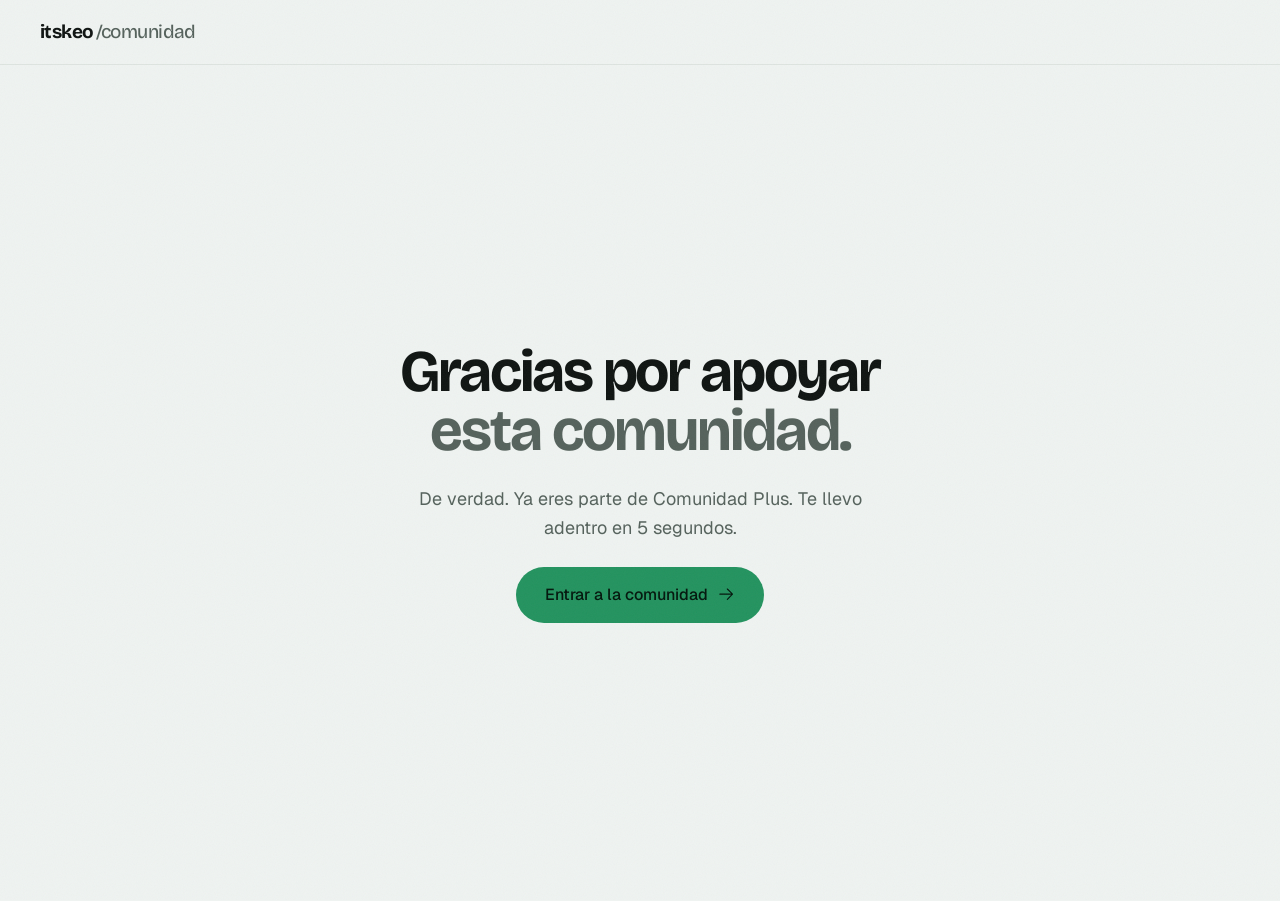
==== bienvenido.html @ 1cc43893 "Funnel: landing de biblioteca gratis, upsell Comunidad Plus y bienvenida Tres páginas estáticas con " ====
<!doctype html>
<html lang="es">
<head>
  <meta charset="utf-8">
  <meta name="viewport" content="width=device-width, initial-scale=1">
  <title>Bienvenido a Plus · itskeo</title>
  <meta name="robots" content="noindex">
  <meta name="theme-color" content="#0e1311">
  <script>if (!matchMedia('(prefers-reduced-motion: reduce)').matches) document.documentElement.classList.add('anim');</script>
  <link rel="preconnect" href="https://fonts.googleapis.com">
  <link rel="preconnect" href="https://fonts.gstatic.com" crossorigin>
  <link href="https://fonts.googleapis.com/css2?family=Bricolage+Grotesque:opsz,wght@12..96,200..800&family=Geist:wght@100..900&family=Geist+Mono:wght@100..900&display=swap" rel="stylesheet">
  <link rel="stylesheet" href="tokens.css">
  <link rel="stylesheet" href="estilos.css">
</head>
<body>
  <svg width="0" height="0" style="position:absolute" aria-hidden="true">
    <symbol id="i-derecha" viewBox="0 0 256 256"><path fill="currentColor" d="M221.66,133.66l-72,72a8,8,0,0,1-11.32-11.32L196.69,136H40a8,8,0,0,1,0-16H196.69L138.34,61.66a8,8,0,0,1,11.32-11.32l72,72A8,8,0,0,1,221.66,133.66Z"/></symbol>
  </svg>

  <header class="nav">
    <div class="wrap nav__fila">
      <span class="marca">itskeo<span>/comunidad</span></span>
    </div>
  </header>

  <main class="wrap centro">
    <h1 class="titulo entrar">Gracias por apoyar <span>esta comunidad.</span></h1>
    <p class="lead entrar" style="--retraso:.08s">De verdad. Ya eres parte de Comunidad Plus. Te llevo adentro en <span data-cuenta>6</span> segundos.</p>
    <a class="btn btn--primario btn--grande entrar" style="--retraso:.16s" data-url="urlComunidadPlus" href="https://whop.com/itskeo/comunidad-plus/">Entrar a la comunidad <svg class="icon" aria-hidden="true"><use href="#i-derecha"/></svg></a>
  </main>

  <script src="config.js"></script>
  <script src="app.js"></script>
</body>
</html>
---- tokens.css ----
/*
  tokens.css: estilo de la Biblioteca @itskeo5, listo para usar en otra página.
  Impórtalo antes que cualquier otro CSS. Detalles y reglas en ESTILO.md.

  Fuentes (elige una forma):
  - npm: @fontsource-variable/bricolage-grotesque, @fontsource-variable/geist, @fontsource-variable/geist-mono
  - Google Fonts:
    <link rel="preconnect" href="https://fonts.googleapis.com">
    <link rel="preconnect" href="https://fonts.gstatic.com" crossorigin>
    <link href="https://fonts.googleapis.com/css2?family=Bricolage+Grotesque:opsz,wght@12..96,200..800&family=Geist:wght@100..900&family=Geist+Mono:wght@100..900&display=swap" rel="stylesheet">

  Animaciones: añade la clase "anim" a <html> solo si el sistema no pide reducir movimiento:
    if (!matchMedia('(prefers-reduced-motion: reduce)').matches) document.documentElement.classList.add('anim');
  Sin "anim" todo se ve quieto.
*/

/* ================= Tokens ================= */

:root {
  color-scheme: dark light;

  /* Color: modo oscuro (principal) */
  --bg: #0e1311;
  --bg-2: #141b18;
  --surface: #1a221e;
  --surface-2: #222c27;
  --line: #2d3933;
  --text: #e8eeeb;
  --muted: #94a29b;
  --accent: #72e4b0;
  --on-accent: #03170d;
  --error: #f2777a;
  --media-shadow: 0 40px 80px -40px rgb(0 0 0 / 0.85);

  /* Tipografía */
  --font: 'Geist Variable', 'Geist', ui-sans-serif, system-ui, sans-serif;
  --display: 'Bricolage Grotesque Variable', 'Bricolage Grotesque', 'Geist', ui-sans-serif, sans-serif;
  --mono: 'Geist Mono Variable', 'Geist Mono', ui-monospace, 'SFMono-Regular', Menlo, monospace;

  /* Movimiento */
  --ease: cubic-bezier(0.16, 1, 0.3, 1);
  --ease-out: cubic-bezier(0.23, 1, 0.32, 1);
  --ease-in-out: cubic-bezier(0.77, 0, 0.175, 1);

  /* Forma y espacio */
  --radius: 20px;
  --radius-sm: 12px;
  --marco: 6px;
  --marco-borde: color-mix(in oklab, var(--text) 13%, transparent);
  --gutter: clamp(16px, 4vw, 40px);
  --max: 1320px;
  --nav-h: 64px;
  --seccion: clamp(80px, 12vw, 140px);
}

@media (prefers-color-scheme: light) {
  :root {
    --bg: #eff3f1;
    --bg-2: #e6ece9;
    --surface: #f8faf9;
    --surface-2: #dde5e1;
    --line: #cfd9d4;
    --text: #0f1412;
    --muted: #55625c;
    --accent: #23935f; /* más oscuro para que se distinga sobre fondo claro */
    --on-accent: #03170d;
    --media-shadow: 0 40px 70px -40px rgb(15 45 30 / 0.4);
  }
}

/* ================= Base ================= */

*,
*::before,
*::after {
  box-sizing: border-box;
}

[hidden] {
  display: none !important;
}

:root {
  accent-color: var(--accent);
  caret-color: var(--accent);
  scrollbar-color: color-mix(in oklab, var(--text) 22%, transparent) transparent;
}

html {
  -webkit-text-size-adjust: 100%;
  text-size-adjust: 100%;
  scroll-behavior: smooth;
  scroll-padding-top: calc(var(--nav-h) + 16px);
}

body {
  margin: 0;
  min-height: 100dvh;
  background: var(--bg);
  color: var(--text);
  font-family: var(--font);
  font-size: 16px;
  line-height: 1.6;
  -webkit-font-smoothing: antialiased;
  overflow-x: clip;
}

/* Grano de película muy sutil, fijo y sin eventos. */
body::after {
  content: '';
  position: fixed;
  inset: 0;
  z-index: 30;
  pointer-events: none;
  opacity: 0.045;
  background-image: url("data:image/svg+xml,%3Csvg xmlns='http://www.w3.org/2000/svg' width='160' height='160'%3E%3Cfilter id='n'%3E%3CfeTurbulence type='fractalNoise' baseFrequency='.9' numOctaves='3' stitchTiles='stitch'/%3E%3C/filter%3E%3Crect width='100%25' height='100%25' filter='url(%23n)'/%3E%3C/svg%3E");
}

img,
video,
svg {
  display: block;
  max-width: 100%;
}

a {
  color: inherit;
  text-decoration: none;
}

button,
input,
textarea,
select {
  font: inherit;
  color: inherit;
}

button {
  cursor: pointer;
}

h1,
h2,
h3,
p {
  margin: 0;
}

h1,
h2 {
  font-family: var(--display);
  text-wrap: balance;
}

::selection {
  background: var(--accent);
  color: var(--on-accent);
}

:focus-visible {
  outline: 2px solid var(--accent);
  outline-offset: 3px;
  border-radius: 6px;
}

mark {
  background: color-mix(in oklab, var(--accent) 28%, transparent);
  color: inherit;
  border-radius: 4px;
  padding: 0 2px;
}

/* ================= Utilidades ================= */

.wrap {
  width: 100%;
  max-width: var(--max);
  margin-inline: auto;
  padding-inline: var(--gutter);
}

.seccion {
  padding-top: var(--seccion);
}

.mono {
  font-family: var(--mono);
  font-size: 0.8125rem;
  letter-spacing: -0.01em;
}

.muted {
  color: var(--muted);
}

.sr-only {
  position: absolute;
  width: 1px;
  height: 1px;
  padding: 0;
  margin: -1px;
  overflow: hidden;
  clip: rect(0 0 0 0);
  white-space: nowrap;
  border: 0;
}

.icon {
  width: 1.15em;
  height: 1.15em;
  flex: none;
}

/* ================= Tipografía ================= */

.titulo-gigante {
  font-family: var(--display);
  font-size: clamp(2.75rem, 6vw, 5.5rem);
  font-weight: 700;
  letter-spacing: -0.04em;
  line-height: 0.95;
}

.titulo {
  font-family: var(--display);
  font-size: clamp(2.5rem, 4.6vw, 4.25rem);
  font-weight: 700;
  letter-spacing: -0.035em;
  line-height: 1;
}

.subtitulo {
  font-family: var(--display);
  font-size: clamp(1.5rem, 2.4vw, 2rem);
  font-weight: 700;
  letter-spacing: -0.03em;
  line-height: 1.1;
}

/* "Cada video, <span>con su prompt.</span>": la segunda parte en gris. */
.titulo-gigante span,
.titulo span,
.subtitulo span {
  color: var(--muted);
}

.lead {
  font-size: 1.125rem;
  color: var(--muted);
  max-width: 40ch;
  text-wrap: pretty;
}

/* ================= Botones ================= */

.btn {
  display: inline-flex;
  align-items: center;
  justify-content: center;
  gap: 0.55em;
  height: 48px;
  padding-inline: 22px;
  border-radius: 999px;
  border: 1px solid transparent;
  background: transparent;
  font-size: 0.9375rem;
  font-weight: 500;
  white-space: nowrap;
  transition:
    transform 160ms var(--ease-out),
    background-color 200ms ease,
    border-color 200ms ease;
}
.btn:active {
  transform: scale(0.97);
}
.btn:disabled {
  opacity: 0.5;
  pointer-events: none;
}
.btn .icon {
  transition: transform 200ms var(--ease-out);
}
.btn--primario {
  background: var(--accent);
  color: var(--on-accent);
}
.btn--secundario {
  border-color: var(--line);
  color: var(--text);
}
.btn--grande {
  height: 56px;
  padding-inline: 28px;
  font-size: 1rem;
}
@media (hover: hover) and (pointer: fine) {
  .btn--primario:hover {
    background: color-mix(in oklab, var(--accent) 88%, var(--text));
  }
  .btn--primario:hover .icon {
    transform: translateX(2px);
  }
  .btn--secundario:hover {
    background: var(--surface);
    border-color: color-mix(in oklab, var(--line) 60%, var(--text));
  }
}

/* ================= Formularios ================= */

.campo {
  display: grid;
  gap: 8px;
}
.campo label {
  font-weight: 550;
}
.campo .ayuda {
  font-size: 0.875rem;
  color: var(--muted);
}
.campo .error {
  font-size: 0.875rem;
  color: var(--error);
}
.input {
  width: 100%;
  min-height: 48px;
  padding: 12px 16px;
  border-radius: var(--radius-sm);
  border: 1px solid var(--line);
  background: var(--bg-2);
  color: var(--text);
  transition:
    border-color 200ms ease,
    box-shadow 200ms ease;
}
.input::placeholder {
  color: var(--muted);
}
.input:focus-visible {
  outline: none;
  border-color: var(--accent);
  box-shadow: 0 0 0 4px color-mix(in oklab, var(--accent) 18%, transparent);
}
.input[aria-invalid='true'] {
  border-color: var(--error);
}

.aviso {
  padding: 12px 16px;
  border-radius: var(--radius-sm);
  font-size: 0.9375rem;
}
.aviso--error {
  background: color-mix(in oklab, var(--error) 14%, var(--bg-2));
}
.aviso--ok {
  background: color-mix(in oklab, var(--accent) 12%, var(--bg-2));
}

/* ================= Superficies ================= */

/* Bloque elevado (oferta, precio, panel). */
.panel {
  padding: clamp(20px, 3vw, 32px);
  border-radius: var(--radius);
  border: 1px solid var(--line);
  background: var(--surface);
}

/* Caja hundida (código, prompt, cita). */
.caja {
  padding: 16px 20px;
  border-radius: var(--radius);
  border: 1px solid var(--line);
  background: var(--bg-2);
}
.caja pre,
.caja code {
  margin: 0;
  font-family: var(--mono);
  font-size: 0.875rem;
  line-height: 1.7;
  white-space: pre-wrap;
  overflow-wrap: anywhere;
}

/* Marco para videos e imágenes: nunca un video suelto sobre el fondo. */
.marco {
  display: block;
  overflow: hidden;
  padding: var(--marco);
  border: 1px solid var(--marco-borde);
  border-radius: var(--radius);
  background: var(--surface);
  box-shadow: var(--media-shadow);
  transition:
    transform 400ms var(--ease-out),
    border-color 200ms ease;
}
.marco > video,
.marco > img {
  width: 100%;
  height: 100%;
  border-radius: calc(var(--radius) - var(--marco));
  object-fit: cover;
}
@media (hover: hover) and (pointer: fine) {
  a.marco:hover,
  a:hover > .marco {
    transform: translateY(-4px);
    border-color: color-mix(in oklab, var(--accent) 45%, transparent);
  }
}

.chip {
  display: inline-flex;
  align-items: center;
  padding: 4px 12px;
  border-radius: 999px;
  background: var(--surface-2);
  font-size: 0.8125rem;
  font-weight: 500;
}

/* ================= Barra superior y pie ================= */

.nav {
  position: sticky;
  top: 0;
  z-index: 10;
  background: color-mix(in oklab, var(--bg) 82%, transparent);
  backdrop-filter: blur(14px) saturate(140%);
  -webkit-backdrop-filter: blur(14px) saturate(140%);
  border-bottom: 1px solid color-mix(in oklab, var(--line) 55%, transparent);
}
@media (prefers-reduced-transparency: reduce) {
  .nav {
    background: var(--bg);
    backdrop-filter: none;
    -webkit-backdrop-filter: none;
  }
}
.nav__fila {
  height: var(--nav-h);
  display: flex;
  align-items: center;
  justify-content: space-between;
  gap: 16px;
}
.marca {
  display: inline-flex;
  align-items: baseline;
  gap: 2px;
  font-family: var(--display);
  font-size: 1.1875rem;
  font-weight: 700;
  letter-spacing: -0.03em;
}
.marca span {
  color: var(--muted);
  font-weight: 450;
}

.pie {
  margin-top: clamp(96px, 14vw, 160px);
  padding-block: 56px 32px;
  border-top: 1px solid var(--line);
}
.pie__frase {
  font-family: var(--display);
  font-size: clamp(1.75rem, 4vw, 3rem);
  font-weight: 650;
  letter-spacing: -0.035em;
  line-height: 1.05;
  max-width: 18ch;
}
.pie__frase span {
  color: var(--muted);
}

/* ================= Movimiento ================= */

/* Aparecer al hacer scroll: añade .revelar y, al entrar en pantalla, .visible (con un IntersectionObserver). */
.anim .revelar {
  opacity: 0;
  transform: translateY(24px);
  transition:
    opacity 600ms var(--ease-out),
    transform 600ms var(--ease-out);
  transition-delay: calc(var(--orden, 0) * 50ms);
}
.anim .revelar.visible {
  opacity: 1;
  transform: none;
}

/* Entrada de un elemento al cargar (héroe). */
.anim .entrar {
  animation: entrar 0.9s var(--ease) backwards;
  animation-delay: var(--retraso, 0s);
}
@keyframes entrar {
  from {
    opacity: 0;
    transform: translateY(24px);
  }
}

@media (prefers-reduced-motion: reduce) {
  html {
    scroll-behavior: auto;
  }
  *,
  *::before,
  *::after {
    animation-duration: 0.01ms !important;
    animation-iteration-count: 1 !important;
    transition-duration: 0.01ms !important;
  }
}
---- estilos.css ----
/* Estilos propios del funnel. Los tokens y componentes base están en tokens.css. */

main {
  padding-bottom: 8px;
}

.heroe {
  padding-top: clamp(56px, 10vw, 120px);
  display: grid;
  gap: 24px;
  justify-items: start;
}
.heroe .titulo {
  max-width: 14ch;
}
.heroe__acciones {
  display: flex;
  flex-wrap: wrap;
  align-items: center;
  gap: 12px 20px;
  margin-top: 8px;
}
.micro {
  font-size: 0.875rem;
  color: var(--muted);
}

/* Lista vertical de beneficios (en vez de tarjetas en fila) */
.lista {
  list-style: none;
  margin: 32px 0 0;
  padding: 0;
  border-top: 1px solid var(--line);
  max-width: 760px;
}
.lista li {
  display: grid;
  grid-template-columns: auto 1fr;
  gap: 4px 16px;
  padding: 22px 0;
  border-bottom: 1px solid var(--line);
}
.lista .icon {
  grid-row: span 2;
  margin-top: 3px;
  color: var(--accent);
}
.lista h3 {
  font-family: var(--display);
  font-size: 1.0625rem;
  font-weight: 650;
  letter-spacing: -0.02em;
  line-height: 1.3;
}
.lista p {
  color: var(--muted);
  max-width: 55ch;
}

/* Bloque de oferta + checkout */
.oferta {
  display: grid;
  gap: 32px;
  align-items: start;
}
@media (min-width: 900px) {
  .oferta {
    grid-template-columns: minmax(0, 0.85fr) minmax(0, 1fr);
    gap: 64px;
  }
  .oferta__texto {
    position: sticky;
    top: calc(var(--nav-h) + 32px);
  }
}
.oferta__texto {
  display: grid;
  gap: 16px;
}
.oferta__texto p {
  color: var(--muted);
  max-width: 42ch;
}
.precio {
  display: flex;
  align-items: baseline;
  gap: 8px;
  font-family: var(--display);
  font-weight: 700;
  letter-spacing: -0.035em;
  line-height: 1;
}
.precio strong {
  font-size: clamp(2.75rem, 6vw, 4rem);
}
.precio span {
  font-size: 1.125rem;
  color: var(--muted);
  font-weight: 500;
  letter-spacing: -0.01em;
}
.checkout {
  min-height: 420px;
}
.checkout__pie {
  margin-top: 16px;
  font-size: 0.875rem;
  color: var(--muted);
  text-align: center;
}

.cita {
  max-width: 60ch;
  font-size: 1.125rem;
  color: var(--muted);
  text-wrap: pretty;
}
.cita strong {
  color: var(--text);
  font-weight: 550;
}

.salir {
  margin-top: 40px;
  display: grid;
  justify-items: center;
  gap: 8px;
  text-align: center;
}

.pie__fila {
  margin-top: 40px;
  display: flex;
  flex-wrap: wrap;
  justify-content: space-between;
  align-items: center;
  gap: 16px;
  font-size: 0.875rem;
  color: var(--muted);
}

/* Bienvenida: centrada y a pantalla completa */
.centro {
  min-height: calc(100dvh - var(--nav-h));
  display: grid;
  place-content: center;
  justify-items: center;
  gap: 24px;
  text-align: center;
  padding-block: 48px;
}
.centro .titulo {
  max-width: 14ch;
}
.centro .lead {
  margin-inline: auto;
}
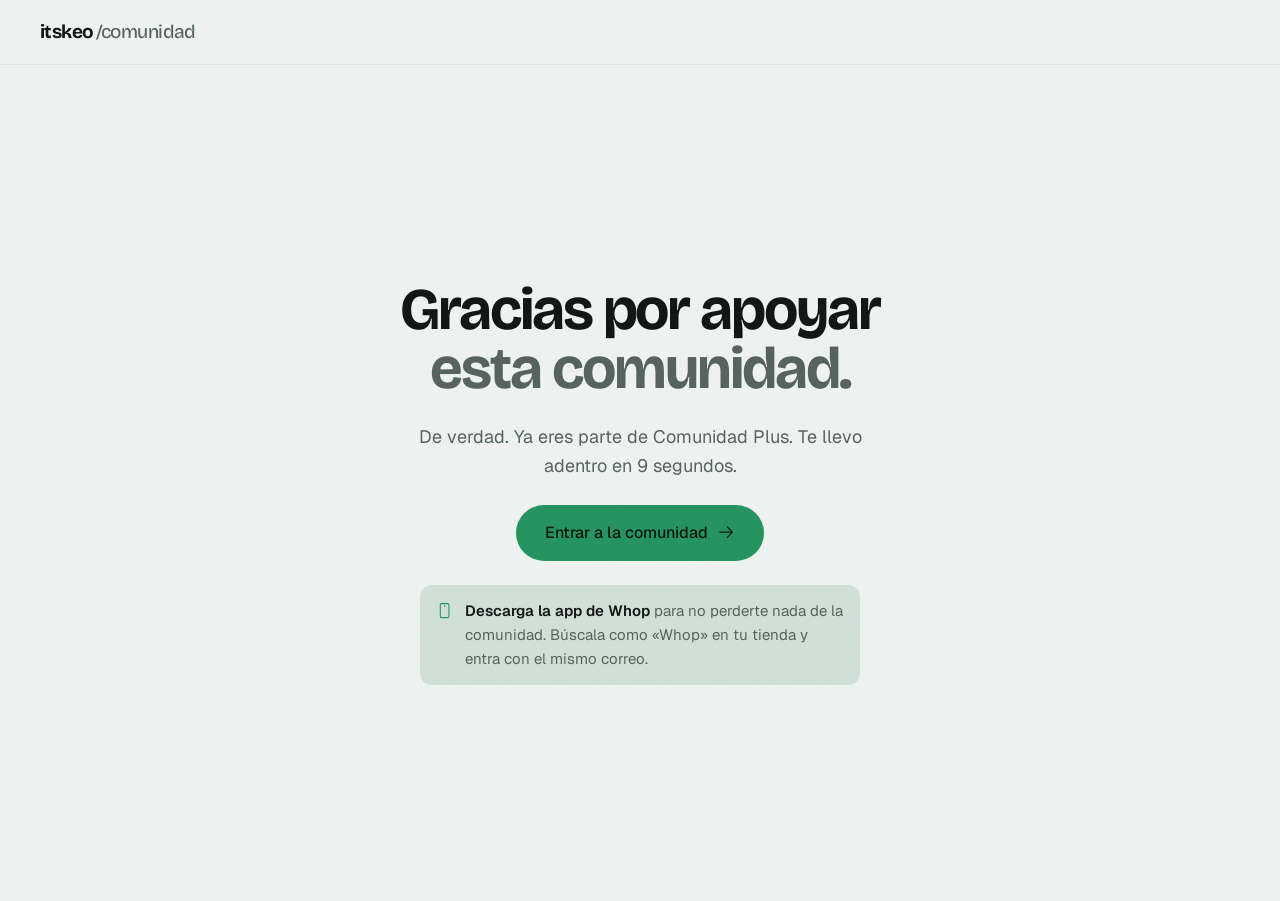
==== commit 65c60ddd: "Aviso para descargar la app de Whop en landing, gracias y bienvenida Los links de whop.com se quedan" ====
--- a/bienvenido.html
+++ b/bienvenido.html
@@ -16,6 +16,7 @@
 <body>
   <svg width="0" height="0" style="position:absolute" aria-hidden="true">
     <symbol id="i-derecha" viewBox="0 0 256 256"><path fill="currentColor" d="M221.66,133.66l-72,72a8,8,0,0,1-11.32-11.32L196.69,136H40a8,8,0,0,1,0-16H196.69L138.34,61.66a8,8,0,0,1,11.32-11.32l72,72A8,8,0,0,1,221.66,133.66Z"/></symbol>
+    <symbol id="i-movil" viewBox="0 0 256 256"><path fill="currentColor" d="M176,16H80A24,24,0,0,0,56,40V216a24,24,0,0,0,24,24h96a24,24,0,0,0,24-24V40A24,24,0,0,0,176,16Zm8,200a8,8,0,0,1-8,8H80a8,8,0,0,1-8-8V40a8,8,0,0,1,8-8h96a8,8,0,0,1,8,8ZM140,60a12,12,0,1,1-12-12A12,12,0,0,1,140,60Z"/></symbol>
   </svg>
 
   <header class="nav">
@@ -26,8 +27,13 @@
 
   <main class="wrap centro">
     <h1 class="titulo entrar">Gracias por apoyar <span>esta comunidad.</span></h1>
-    <p class="lead entrar" style="--retraso:.08s">De verdad. Ya eres parte de Comunidad Plus. Te llevo adentro en <span data-cuenta>6</span> segundos.</p>
-    <a class="btn btn--primario btn--grande entrar" style="--retraso:.16s" data-url="urlComunidadPlus" href="https://whop.com/itskeo/comunidad-plus/">Entrar a la comunidad <svg class="icon" aria-hidden="true"><use href="#i-derecha"/></svg></a>
+    <p class="lead entrar" style="--retraso:.08s">De verdad. Ya eres parte de Comunidad Plus. Te llevo adentro en <span data-cuenta>10</span> segundos.</p>
+    <a class="btn btn--primario btn--grande entrar" style="--retraso:.16s" data-url="urlComunidadPlus" href="https://whop.com/itskeo/exp_IBUci0sjUP2q1Z/app/">Entrar a la comunidad <svg class="icon" aria-hidden="true"><use href="#i-derecha"/></svg></a>
+    <div class="app-aviso entrar" style="--retraso:.22s">
+      <svg class="icon" aria-hidden="true"><use href="#i-movil"/></svg>
+      <p><strong>Descarga la app de Whop</strong> para no perderte nada de la comunidad. Búscala como «Whop» en tu tienda y entra con el mismo correo.</p>
+      <a class="btn btn--secundario app-aviso__btn" data-app href="#" hidden>Descargar la app</a>
+    </div>
   </main>
 
   <script src="config.js"></script>
--- a/estilos.css
+++ b/estilos.css
@@ -155,3 +155,190 @@
 .centro .lead {
   margin-inline: auto;
 }
+
+/* Landing en una sola pantalla: texto y checkout juntos */
+.landing {
+  min-height: calc(100dvh - var(--nav-h));
+  display: grid;
+  align-content: center;
+  gap: 24px;
+  padding-block: 24px 32px;
+}
+@media (min-width: 900px) {
+  .landing {
+    grid-template-columns: minmax(0, 1fr) minmax(0, 1fr);
+    align-items: center;
+    gap: 64px;
+  }
+}
+.landing__texto {
+  display: grid;
+  gap: 16px;
+}
+.titulo-heroe {
+  font-family: var(--display);
+  font-size: clamp(1.875rem, 3.2vw, 3rem);
+  font-weight: 700;
+  letter-spacing: -0.035em;
+  line-height: 1.02;
+  max-width: 14ch;
+}
+.titulo-heroe span {
+  color: var(--muted);
+}
+.landing .lead {
+  font-size: 1rem;
+}
+@media (min-width: 900px) {
+  .landing .lead {
+    font-size: 1.125rem;
+  }
+}
+.puntos {
+  list-style: none;
+  margin: 0;
+  padding: 0;
+  display: grid;
+  gap: 6px;
+  font-size: 0.9375rem;
+}
+.puntos li {
+  display: flex;
+  align-items: center;
+  gap: 10px;
+}
+.puntos .icon {
+  color: var(--accent);
+}
+.panel--checkout {
+  padding: 12px;
+}
+.panel--checkout .checkout {
+  min-height: 320px;
+}
+.panel--checkout .checkout__pie {
+  margin-top: 8px;
+}
+
+.porque {
+  display: grid;
+  gap: 12px;
+  margin-top: 16px;
+}
+
+/* Upsell: texto a la izquierda, checkout de Plus a la derecha */
+.upsell {
+  padding-top: clamp(32px, 6vw, 72px);
+  display: grid;
+  gap: 32px;
+  align-items: start;
+}
+@media (min-width: 900px) {
+  .upsell {
+    grid-template-columns: minmax(0, 1fr) minmax(0, 1fr);
+    gap: 64px;
+  }
+  .solo-movil {
+    display: none;
+  }
+}
+.upsell__texto {
+  display: grid;
+  gap: 20px;
+  justify-items: start;
+}
+.panel__cabeza {
+  display: grid;
+  gap: 4px;
+  padding: 8px 8px 16px;
+}
+.panel__cabeza .precio strong {
+  font-size: clamp(2rem, 4vw, 2.75rem);
+}
+.llevas {
+  width: 100%;
+  margin-top: 16px;
+}
+.llevas .lista {
+  margin-top: 16px;
+}
+
+/* Salida gratis: visible, pero sin competir con el botón de Plus */
+.btn--gratis {
+  border-width: 2px;
+  border-color: color-mix(in oklab, var(--accent) 55%, var(--line));
+  font-weight: 600;
+}
+.btn--grande.btn--gratis {
+  height: 60px;
+  padding-inline: 30px;
+  font-size: 1.0625rem;
+}
+@media (max-width: 480px) {
+  .btn--grande.btn--gratis {
+    width: 100%;
+  }
+  .heroe__acciones .btn--grande {
+    width: 100%;
+  }
+}
+
+/* Landing: acceso para quien ya se unió antes */
+.ya-miembro {
+  display: grid;
+  gap: 12px;
+  margin-top: 8px;
+  padding: 16px;
+  border-radius: var(--radius-sm);
+  border: 1px solid var(--line);
+  background: var(--bg-2);
+  font-size: 0.9375rem;
+  color: var(--muted);
+}
+.ya-miembro strong {
+  color: var(--text);
+  font-weight: 600;
+}
+.ya-miembro__botones {
+  display: flex;
+  flex-wrap: wrap;
+  gap: 8px;
+}
+@media (max-width: 480px) {
+  .ya-miembro__botones .btn {
+    flex: 1 1 0;
+    padding-inline: 12px;
+  }
+}
+
+/* Aviso para descargar la app de Whop */
+.app-aviso {
+  display: grid;
+  grid-template-columns: auto 1fr;
+  gap: 8px 12px;
+  align-items: start;
+  width: 100%;
+  padding: 14px 16px;
+  border-radius: var(--radius-sm);
+  background: color-mix(in oklab, var(--accent) 12%, var(--bg-2));
+  font-size: 0.9375rem;
+  color: var(--muted);
+  text-align: left;
+}
+.app-aviso .icon {
+  margin-top: 3px;
+  color: var(--accent);
+}
+.app-aviso strong {
+  color: var(--text);
+  font-weight: 600;
+}
+.app-aviso__btn {
+  grid-column: 2;
+  justify-self: start;
+  height: 40px;
+  padding-inline: 16px;
+}
+.centro .app-aviso {
+  max-width: 440px;
+}
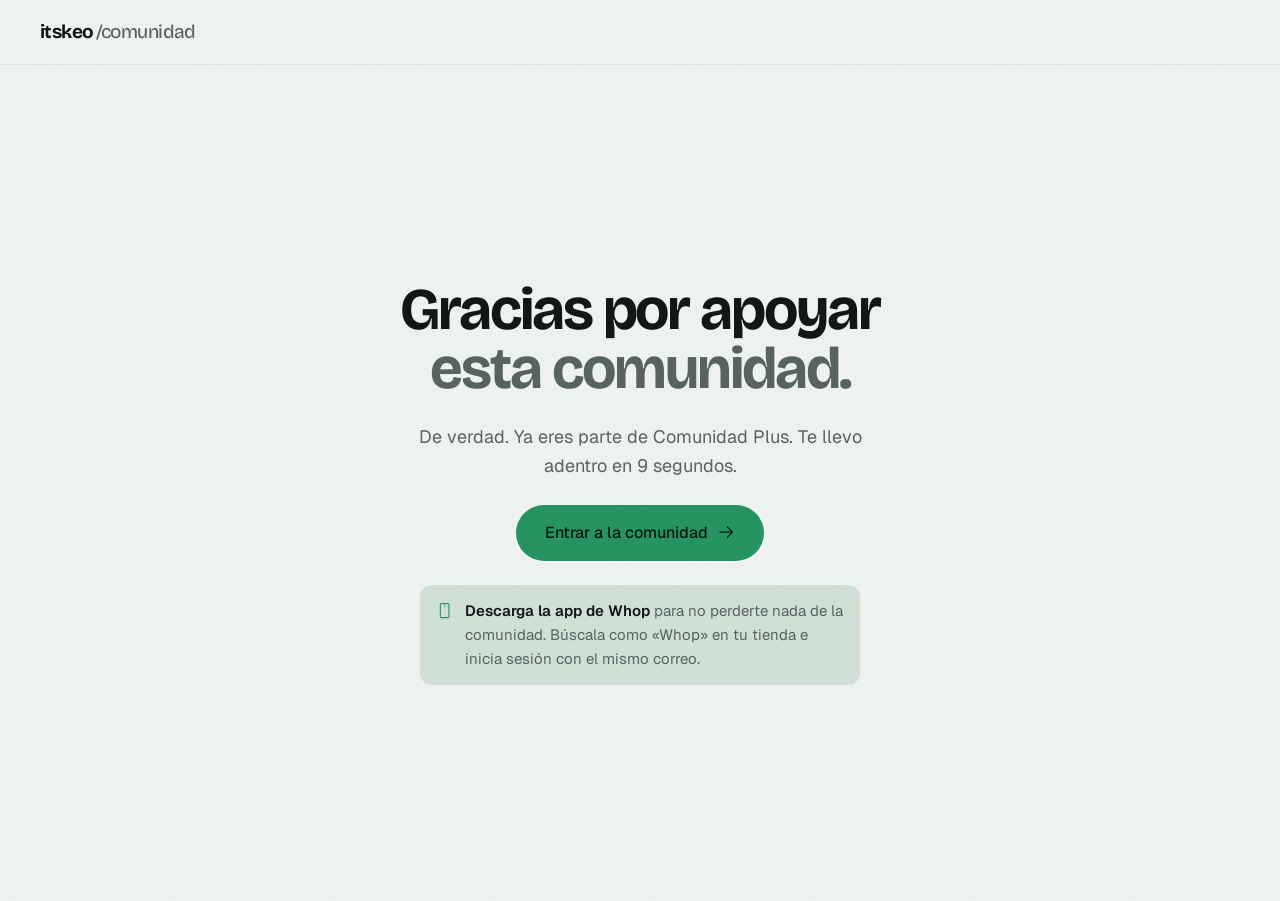
==== commit e91ebfcd: "Quitar botón de descargar la app y mandar a quien vuelve al login de Whop El botón de descarga no re" ====
--- a/bienvenido.html
+++ b/bienvenido.html
@@ -31,8 +31,7 @@
     <a class="btn btn--primario btn--grande entrar" style="--retraso:.16s" data-url="urlComunidadPlus" href="https://whop.com/itskeo/exp_IBUci0sjUP2q1Z/app/">Entrar a la comunidad <svg class="icon" aria-hidden="true"><use href="#i-derecha"/></svg></a>
     <div class="app-aviso entrar" style="--retraso:.22s">
       <svg class="icon" aria-hidden="true"><use href="#i-movil"/></svg>
-      <p><strong>Descarga la app de Whop</strong> para no perderte nada de la comunidad. Búscala como «Whop» en tu tienda y entra con el mismo correo.</p>
-      <a class="btn btn--secundario app-aviso__btn" data-app href="#" hidden>Descargar la app</a>
+      <p><strong>Descarga la app de Whop</strong> para no perderte nada de la comunidad. Búscala como «Whop» en tu tienda e inicia sesión con el mismo correo.</p>
     </div>
   </main>
 
--- a/estilos.css
+++ b/estilos.css
@@ -333,12 +333,6 @@
   color: var(--text);
   font-weight: 600;
 }
-.app-aviso__btn {
-  grid-column: 2;
-  justify-self: start;
-  height: 40px;
-  padding-inline: 16px;
-}
 .centro .app-aviso {
   max-width: 440px;
 }
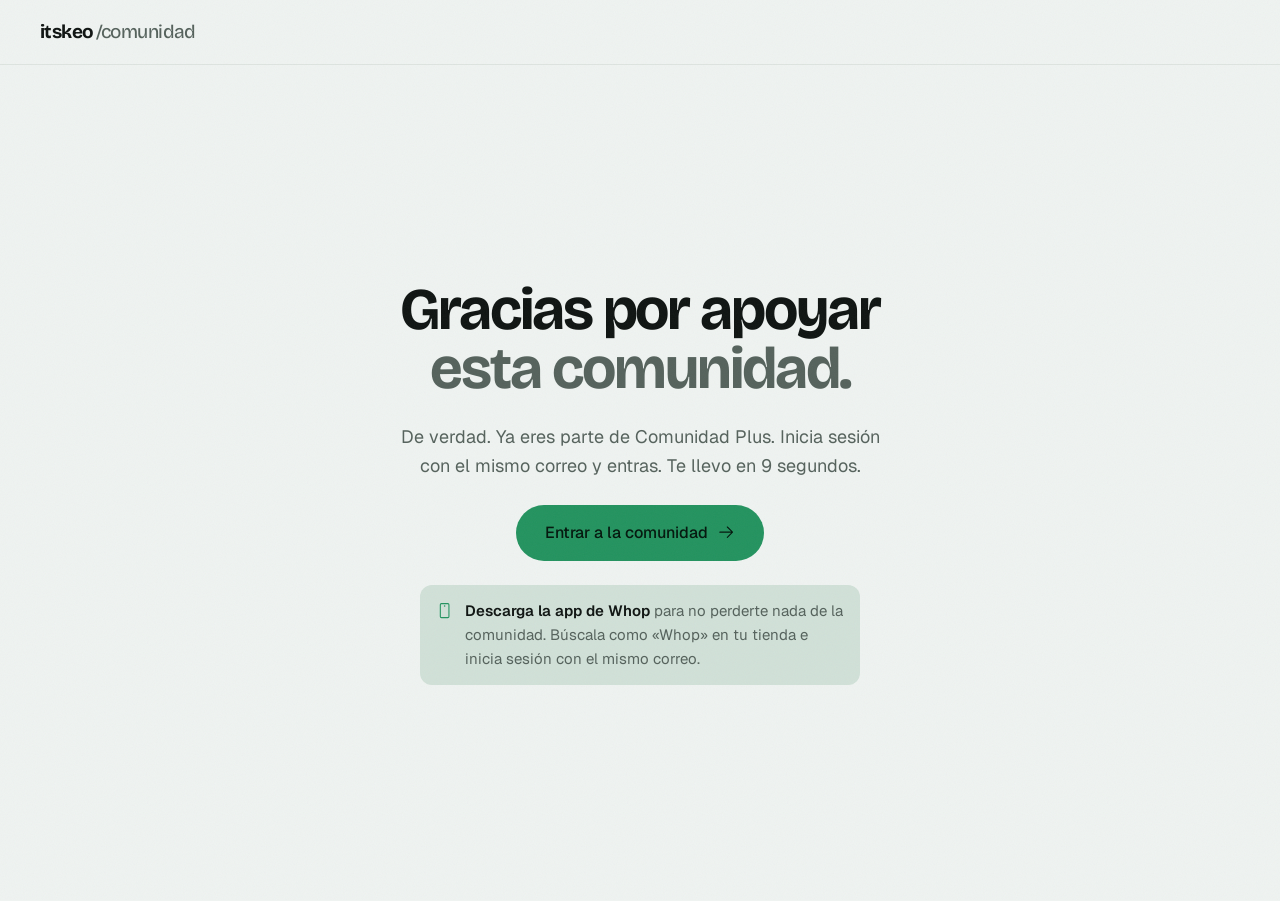
==== commit f7ff757f: "Llevar a la biblioteca y a Plus pasando por el login de Whop El checkout embebido da acceso pero no " ====
--- a/bienvenido.html
+++ b/bienvenido.html
@@ -27,8 +27,8 @@
 
   <main class="wrap centro">
     <h1 class="titulo entrar">Gracias por apoyar <span>esta comunidad.</span></h1>
-    <p class="lead entrar" style="--retraso:.08s">De verdad. Ya eres parte de Comunidad Plus. Te llevo adentro en <span data-cuenta>10</span> segundos.</p>
-    <a class="btn btn--primario btn--grande entrar" style="--retraso:.16s" data-url="urlComunidadPlus" href="https://whop.com/itskeo/exp_IBUci0sjUP2q1Z/app/">Entrar a la comunidad <svg class="icon" aria-hidden="true"><use href="#i-derecha"/></svg></a>
+    <p class="lead entrar" style="--retraso:.08s">De verdad. Ya eres parte de Comunidad Plus. Inicia sesión con el mismo correo y entras. Te llevo en <span data-cuenta>10</span> segundos.</p>
+    <a class="btn btn--primario btn--grande entrar" style="--retraso:.16s" data-url="urlComunidadPlus" href="https://whop.com/login/?next=/itskeo/exp_IBUci0sjUP2q1Z/app/">Entrar a la comunidad <svg class="icon" aria-hidden="true"><use href="#i-derecha"/></svg></a>
     <div class="app-aviso entrar" style="--retraso:.22s">
       <svg class="icon" aria-hidden="true"><use href="#i-movil"/></svg>
       <p><strong>Descarga la app de Whop</strong> para no perderte nada de la comunidad. Búscala como «Whop» en tu tienda e inicia sesión con el mismo correo.</p>
--- a/estilos.css
+++ b/estilos.css
@@ -241,6 +241,15 @@
   .solo-movil {
     display: none;
   }
+  /* En escritorio el checkout está al lado: la flecha hacia abajo no aplica */
+  .upsell .heroe__acciones .btn--primario .icon {
+    display: none;
+  }
+  /* El checkout queda al lado de "Lo que te llevas" y "Por qué 5 USD",
+     no en la primera pantalla */
+  .upsell .panel--checkout {
+    align-self: end;
+  }
 }
 .upsell__texto {
   display: grid;
@@ -283,31 +292,35 @@
   }
 }
 
-/* Landing: acceso para quien ya se unió antes */
-.ya-miembro {
-  display: grid;
-  gap: 12px;
+/* Landing: dos caminos claros, primera vez o ya miembro */
+.caminos {
+  display: grid;
   margin-top: 8px;
-  padding: 16px;
   border-radius: var(--radius-sm);
   border: 1px solid var(--line);
   background: var(--bg-2);
   font-size: 0.9375rem;
   color: var(--muted);
 }
-.ya-miembro strong {
+.camino {
+  display: grid;
+  gap: 12px;
+  padding: 16px;
+}
+.camino + .camino {
+  border-top: 1px solid var(--line);
+}
+.camino strong {
   color: var(--text);
   font-weight: 600;
 }
-.ya-miembro__botones {
-  display: flex;
-  flex-wrap: wrap;
-  gap: 8px;
-}
-@media (max-width: 480px) {
-  .ya-miembro__botones .btn {
-    flex: 1 1 0;
-    padding-inline: 12px;
+.camino .btn {
+  width: 100%;
+}
+@media (min-width: 900px) {
+  .camino .btn {
+    width: auto;
+    justify-self: start;
   }
 }
 
@@ -336,3 +349,20 @@
 .centro .app-aviso {
   max-width: 440px;
 }
+.upsell .heroe__acciones .btn--grande {
+  height: 60px;
+}
+.apoyo {
+  max-width: 40ch;
+  color: var(--text);
+  font-weight: 500;
+  text-wrap: pretty;
+}
+/* El banner de la app cierra la primera pantalla; lo demás va después */
+.upsell .llevas {
+  margin-top: 88px;
+}
+.nota-login {
+  flex-basis: 100%;
+  margin-top: -4px;
+}
